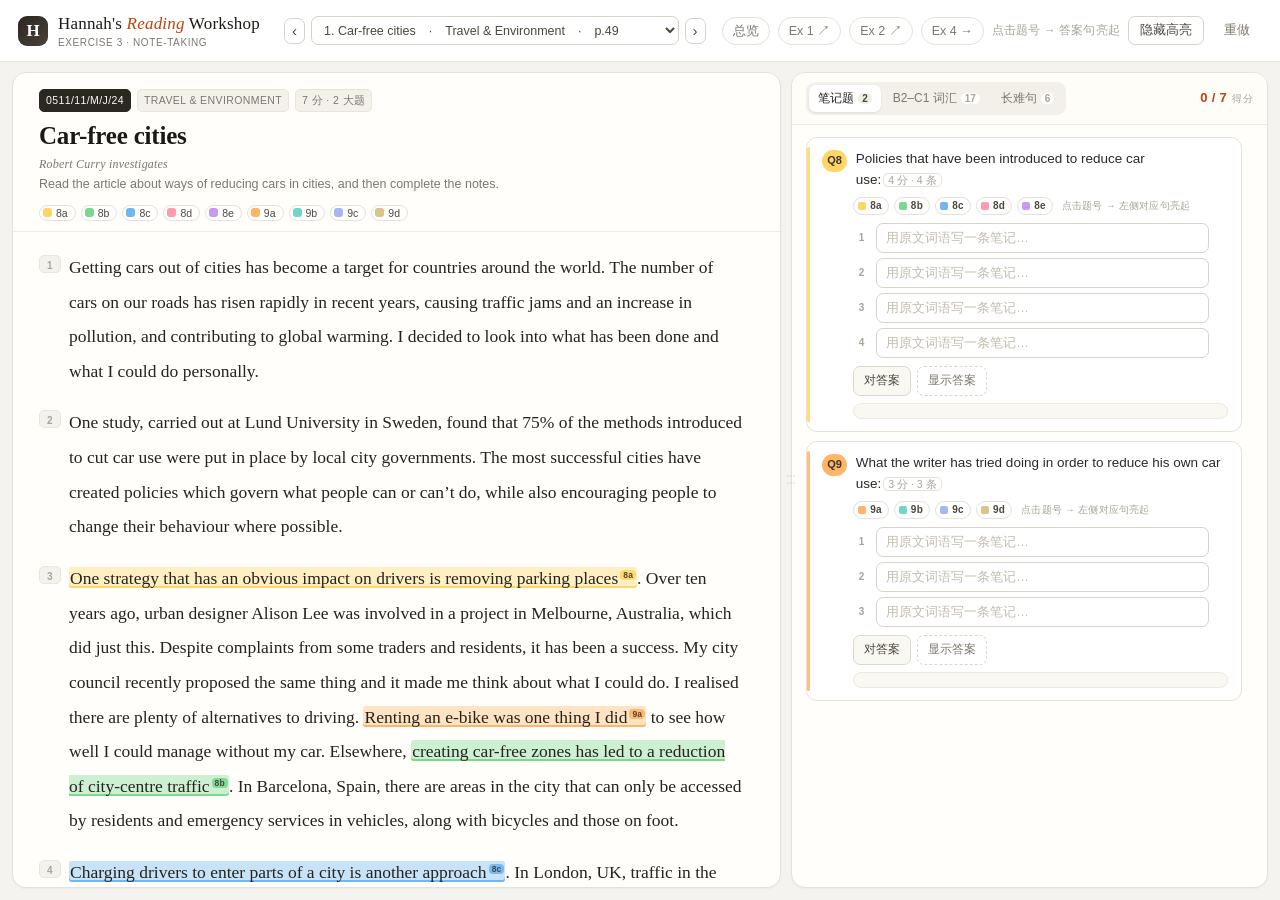
==== ex3/index.html @ 11abee2c "feat: Hannah's Reading Workshop — Exercise 3 & 4 — 19 篇 / 124 分" ====
<!DOCTYPE html>
<html lang="zh-CN">
<head>
<meta charset="UTF-8">
<meta name="viewport" content="width=device-width, initial-scale=1.0">
<title>Hannah's Reading Workshop · Exercise 3 Note-taking</title>
<meta name="description" content="Cambridge IGCSE ESL 0511 Reading Exercise 3 Note-taking 真题精讲：原文逐句、笔记题答案句彩色高亮、B2–C1 词汇（含 IPA 与发音）与长难句拆解。">
<link rel="icon" href="data:image/svg+xml,%3Csvg xmlns='http://www.w3.org/2000/svg' viewBox='0 0 32 32'%3E%3Crect width='32' height='32' rx='8' fill='%232b2721'/%3E%3Ctext x='16' y='23' font-family='Georgia,serif' font-size='19' fill='%23fff' text-anchor='middle'%3EH%3C/text%3E%3C/svg%3E">
<link rel="stylesheet" href="../assets/style.css">
</head>
<body>

<!-- ============ 顶栏 ============ -->
<header class="hdr">
  <div class="brand">
    <span class="brand-mark">H</span>
    <span class="brand-txt">Hannah's <em>Reading</em> Workshop<span class="brand-sub">Exercise 3 · Note-taking</span></span>
  </div>

  <div class="hdr-mid">
    <button class="navbtn" id="prevP" title="上一篇">‹</button>
    <div class="picker">
      <select id="pSelect" aria-label="选择篇目"></select>
    </div>
    <button class="navbtn" id="nextP" title="下一篇">›</button>
  </div>

  <div class="hdr-right">
    <a class="xlink" href="../index.html" title="全部练习">总览</a>
    <a class="xlink" href="https://cbydh7v78c-prog.github.io/hannahs-reading-workshop/" title="切换到 Exercise 1">Ex 1 ↗</a>
    <a class="xlink" href="https://cbydh7v78c-prog.github.io/hannahs-reading-workshop-ex2/" title="切换到 Exercise 2">Ex 2 ↗</a>
    <a class="xlink" href="../ex4/index.html" title="切换到 Exercise 4">Ex 4 →</a>
    <span class="tip">点击题号 → 答案句亮起</span>
    <button class="btn" id="btnToggle" title="切换答案句高亮">隐藏高亮</button>
    <button class="btn btn-ghost" id="btnReset" title="清空作答">重做</button>
  </div>
</header>

<!-- ============ 主体 ============ -->
<main class="workspace">

  <!-- 左：原文 -->
  <section class="pane pane-a" aria-label="原文">
    <div class="a-head">
      <div class="a-meta">
        <span class="chip chip-dark" id="metaPaper">—</span>
        <span class="chip" id="metaTopic">—</span>
        <span class="chip" id="metaMarks">—</span>
      </div>
      <h1 class="a-title" id="aTitle">—</h1>
      <p class="a-stand" id="aStand"></p>
      <p class="a-intro" id="aIntro"></p>
      <div class="a-tools">
        <span class="legend" id="legend"></span>
      </div>
    </div>
    <div class="a-scroll" id="aScroll">
      <article class="article" id="article"></article>
      <div class="a-end">— 文章结束 —</div>
    </div>
  </section>

  <div class="divider" aria-hidden="true"><span class="grip">⋮⋮</span></div>

  <!-- 右：题目 -->
  <section class="pane pane-b" aria-label="题目与讲解">
    <div class="b-head">
      <div class="tabs" id="tabs" role="tablist">
        <button class="tab is-on" data-tab="q" role="tab">笔记题 <b id="cQ">0</b></button>
        <button class="tab" data-tab="v" role="tab">B2–C1 词汇 <b id="cV">0</b></button>
        <button class="tab" data-tab="s" role="tab">长难句 <b id="cS">0</b></button>
      </div>
      <div class="score">
        <span id="scoreChip">0 / 7</span>
        <span class="score-lbl">得分</span>
      </div>
    </div>
    <div class="b-scroll" id="bScroll">
      <div class="tabbody" id="tabbody"></div>
    </div>
  </section>

</main>

<button class="fab" id="fabQ">跳到题目</button>
<div id="toast"></div>

<script>window.EX = { no: 3, type: 'note', label: 'Exercise 3 · Note-taking' };</script>
<script src="../data/ex3/p01.js"></script>
<script src="../data/ex3/p02.js"></script>
<script src="../data/ex3/p03.js"></script>
<script src="../data/ex3/p04.js"></script>
<script src="../data/ex3/p05.js"></script>
<script src="../data/ex3/p06.js"></script>
<script src="../data/ex3/p07.js"></script>
<script src="../data/ex3/p08.js"></script>
<script src="../data/ex3/p09.js"></script>
<script src="../data/ex3/p10.js"></script>
<script src="../assets/app.js"></script>
</body>
</html>
---- assets/style.css ----
/* ============================================================
   Hannah's Reading Workshop — 样式表
   分栏：左原文（独立滚动）/ 右题目（独立滚动）
   ============================================================ */

/* ---------- 1. 变量 ---------- */
:root{
  --bg:#f4f3ef;
  --paper:#fffefb;
  --ink:#23211d;
  --ink-2:#4c483f;
  --ink-3:#7d786d;
  --ink-4:#a9a49a;
  --line:#e6e2d9;
  --line-2:#d8d3c8;
  --accent:#c2410c;
  --accent-soft:#fff1e8;
  --ok:#16794f;
  --ok-bg:#e8f6ee;
  --warn:#b45309;
  --warn-bg:#fff6e5;
  --radius:14px;
  --hdr-h:62px;
  --font:-apple-system,BlinkMacSystemFont,"PingFang SC","Microsoft YaHei","Segoe UI",Roboto,"Helvetica Neue",Arial,sans-serif;
  --serif:"Iowan Old Style","Palatino Linotype",Palatino,Georgia,"Songti SC","Source Han Serif SC",serif;
}

*{box-sizing:border-box}
html,body{height:100%}
body{
  margin:0;background:var(--bg);color:var(--ink);
  font-family:var(--font);font-size:15px;line-height:1.6;
  -webkit-font-smoothing:antialiased;overflow:hidden;
}
button{font-family:inherit;cursor:pointer}
em{font-style:normal}

/* ---------- 2. 顶栏 ---------- */
.hdr{
  height:var(--hdr-h);display:flex;align-items:center;gap:16px;
  padding:0 18px;background:#fff;border-bottom:1px solid var(--line);
  position:relative;z-index:20;
}
.brand{display:flex;align-items:center;gap:10px;flex-shrink:0}
.brand-mark{
  width:30px;height:30px;border-radius:9px;display:grid;place-items:center;
  background:linear-gradient(140deg,#2b2620,#4a4238);color:#fff;
  font-family:var(--serif);font-size:17px;font-weight:600;
}
.brand-txt{font-family:var(--serif);font-size:17px;letter-spacing:.2px;color:#1d1a16}
.brand-txt em{color:var(--accent);font-style:italic}

.hdr-mid{display:flex;align-items:center;gap:6px;margin-left:8px;min-width:0;flex:1}
.navbtn{
  width:26px;height:26px;border:1px solid var(--line-2);background:#fff;border-radius:7px;
  color:var(--ink-2);font-size:15px;line-height:1;display:grid;place-items:center;padding:0;
}
.navbtn:hover{background:#f7f6f2;border-color:#c9c3b6}
.picker{min-width:0;flex:0 1 460px}
.picker select{
  width:100%;height:29px;border:1px solid var(--line-2);border-radius:7px;background:#fff;
  color:var(--ink-2);font-size:12.5px;padding:0 8px;font-family:inherit;cursor:pointer;
}
.picker select:focus{outline:2px solid #f0d9c9;outline-offset:1px}

.hdr-right{display:flex;align-items:center;gap:8px;flex-shrink:0}
.tip{font-size:11.5px;color:var(--ink-4);letter-spacing:.2px}
.btn{
  height:29px;padding:0 11px;border-radius:7px;border:1px solid #d9d2c6;background:#fff;
  color:var(--ink-2);font-size:12.5px;white-space:nowrap;
}
.btn:hover{background:#f7f5f0;border-color:#c6bfb1}
.btn-ghost{border-color:transparent;background:transparent;color:var(--ink-3)}
.btn-ghost:hover{background:#f1efe9}
.btn.is-off{background:var(--accent-soft);border-color:#f0c9b2;color:#a53c07}

/* ---------- 3. 主布局 ---------- */
.workspace{
  height:calc(100vh - var(--hdr-h));
  display:grid;grid-template-columns:minmax(0,1fr) 10px minmax(0,0.62fr);
  gap:0;padding:10px 12px 12px;
}
.pane{
  background:var(--paper);border:1px solid var(--line);border-radius:var(--radius);
  display:flex;flex-direction:column;overflow:hidden;min-width:0;
  box-shadow:0 1px 2px rgba(40,35,25,.04);
}
.divider{display:grid;place-items:center;color:var(--ink-4);font-size:12px;user-select:none}
.grip{opacity:.35;writing-mode:vertical-rl;letter-spacing:1px}

/* ---------- 4. 左栏 ---------- */
.a-head{padding:16px 26px 10px;border-bottom:1px solid #efece4;flex-shrink:0}
.a-meta{display:flex;gap:6px;flex-wrap:wrap;margin-bottom:8px}
.chip{
  font-size:10.5px;letter-spacing:.4px;text-transform:uppercase;color:var(--ink-3);
  background:#f3f1ea;border:1px solid #e8e4d9;border-radius:5px;padding:2px 6px;white-space:nowrap;
}
.chip-dark{background:#2b2721;border-color:#2b2721;color:#fdfbf6}
.a-title{
  font-family:var(--serif);font-size:25px;line-height:1.25;margin:2px 0 4px;
  letter-spacing:-.2px;color:#1b1815;
}
.a-intro{margin:0;font-size:12.5px;color:var(--ink-3);line-height:1.65}
.a-tools{margin-top:10px;display:flex;align-items:center;gap:6px;flex-wrap:wrap}
.legend{display:flex;gap:5px;flex-wrap:wrap}
.lg{
  display:inline-flex;align-items:center;gap:4px;font-size:10.5px;color:var(--ink-2);
  border:1px solid var(--line);border-radius:20px;padding:1px 7px 1px 3px;background:#fff;
}
.lg i{width:9px;height:9px;border-radius:3px;display:block}
.lg:hover{border-color:#c9c3b6;background:#faf9f5}
.lg.is-on{border-color:#b9b2a4;box-shadow:0 0 0 2px #f1eee6}

/* 滚动区：独立滚动条 */
.a-scroll{
  flex:1;overflow-y:scroll;overflow-x:hidden;padding:18px 26px 40px;
  scrollbar-gutter:stable;
}
.a-scroll::-webkit-scrollbar{width:11px}
.a-scroll::-webkit-scrollbar-track{background:#f6f4ee;border-left:1px solid #ece8de}
.a-scroll::-webkit-scrollbar-thumb{
  background:#cfc8b9;border-radius:6px;border:2px solid #f6f4ee;
}
.a-scroll::-webkit-scrollbar-thumb:hover{background:#b3aa98}

.article{font-family:var(--serif);font-size:17.5px;line-height:1.98;color:#26231e}
.para{position:relative;margin:0 0 17px;padding-left:30px}
.para-no{
  position:absolute;left:0;top:5px;font-family:var(--font);font-size:10px;font-weight:600;
  color:var(--ink-4);background:#f4f2ec;border:1px solid #eae6dc;border-radius:5px;
  width:22px;height:18px;display:grid;place-items:center;letter-spacing:.2px;
}
.sent{position:relative}
.a-end{
  text-align:center;font-size:11px;color:var(--ink-4);letter-spacing:2px;
  margin-top:26px;font-family:var(--font);
}

/* 高亮短语 */
.hl{
  position:relative;cursor:pointer;border-radius:3px;padding:1px 1px 0;
  background:var(--bgc);box-shadow:inset 0 -2px 0 var(--line-c);
  transition:background .16s, box-shadow .16s;
}
.hl:hover{background:var(--bgc-2)}
.hl::after{
  content:attr(data-no);
  font-family:var(--font);font-size:8.5px;font-weight:700;letter-spacing:.2px;
  color:#3a352c;background:var(--line-c);
  border-radius:4px;padding:0 3px;margin-left:2px;vertical-align:6px;
  opacity:.9;
}
.a-scroll.no-hl .hl{background:transparent;box-shadow:none}
.a-scroll.no-hl .hl::after{display:none}
.a-scroll.is-focus .hl{background:var(--bgc-dim,rgba(160,155,145,.10));box-shadow:none}
.a-scroll.is-focus .hl::after{display:none}
.a-scroll.is-focus .hl.on::after{display:inline;opacity:1}
.a-scroll.is-focus .hl.on{background:var(--bgc-focus);box-shadow:inset 0 -2px 0 var(--line-c)}
.a-scroll.is-focus .hl.on::after{opacity:1}
.hl.flash{animation:flash 1.1s ease}
@keyframes flash{0%,100%{filter:none}35%{filter:brightness(.93) saturate(1.3)}}

/* ---------- 5. 右栏 ---------- */
.b-head{
  display:flex;align-items:center;justify-content:space-between;gap:10px;
  padding:9px 14px;border-bottom:1px solid #efece4;flex-shrink:0;background:#fffdf8;
}
.tabs{display:flex;gap:3px;background:#f2f0e9;padding:3px;border-radius:9px}
.tab{
  border:0;background:transparent;border-radius:7px;padding:5px 9px;font-size:12px;
  color:var(--ink-3);display:flex;align-items:center;gap:4px;white-space:nowrap;
}
.tab b{font-size:10px;font-weight:600;color:var(--ink-4);background:#fff;border-radius:9px;padding:0 4px}
.tab.is-on{background:#fff;color:var(--ink);box-shadow:0 1px 2px rgba(40,35,25,.09)}
.tab.is-on b{background:#f1eee6;color:var(--ink-2)}
.score{display:flex;align-items:baseline;gap:5px;flex-shrink:0}
#scoreChip{font-size:13px;font-weight:650;color:var(--accent);letter-spacing:.3px}
.score-lbl{font-size:10px;color:var(--ink-4);letter-spacing:.5px}

.b-scroll{flex:1;overflow-y:scroll;overflow-x:hidden;scrollbar-gutter:stable}
.b-scroll::-webkit-scrollbar{width:11px}
.b-scroll::-webkit-scrollbar-track{background:#f6f4ee;border-left:1px solid #ece8de}
.b-scroll::-webkit-scrollbar-thumb{background:#cfc8b9;border-radius:6px;border:2px solid #f6f4ee}
.b-scroll::-webkit-scrollbar-thumb:hover{background:#b3aa98}
.tabbody{padding:12px 14px 50px}

/* 题目卡片 */
.qcard{
  position:relative;background:#fff;border:1px solid var(--line);border-radius:11px;
  padding:11px 13px 12px 15px;margin-bottom:9px;transition:border-color .15s, box-shadow .15s;
  scroll-margin-top:8px;
}
.qcard::before{
  content:"";position:absolute;left:0;top:9px;bottom:9px;width:3px;border-radius:3px;
  background:var(--c);opacity:.85;
}
.qcard:hover{border-color:#d5cec1}
.qcard.is-active{border-color:var(--c);box-shadow:0 0 0 3px color-mix(in srgb,var(--c) 22%,transparent)}
.qhead{display:flex;align-items:flex-start;gap:9px;cursor:pointer}
.qno{
  flex-shrink:0;width:22px;height:22px;border-radius:50%;display:grid;place-items:center;
  font-size:11px;font-weight:700;color:#3a352c;background:var(--c);margin-top:1px;
}
.qstem{font-size:13.5px;line-height:1.55;color:#2d2a24;flex:1}
.qmarks{font-size:10.5px;color:var(--ink-4);border:1px solid var(--line);border-radius:5px;padding:0 4px;margin-left:2px;white-space:nowrap}

.qloc{
  display:flex;gap:5px;align-items:center;font-size:10.5px;color:var(--ink-4);
  margin:6px 0 0 31px;letter-spacing:.2px;
}
.qloc b{color:var(--ink-3);font-weight:600}

/* 作答区 */
.answer{margin:8px 0 0 31px;display:flex;gap:6px}
.answer input{
  flex:1;min-width:0;height:30px;border:1px solid var(--line-2);border-radius:7px;
  padding:0 9px;font-size:12.5px;font-family:var(--font);color:var(--ink);background:#fff;
}
.answer input::placeholder{color:#bdb7a9}
.answer input:focus{outline:none;border-color:#c6bda9;box-shadow:0 0 0 3px #f4f1e9}
.answer .checkbtn{
  height:30px;padding:0 10px;border-radius:7px;border:1px solid #ded7c9;background:#faf8f3;
  font-size:12px;color:var(--ink-2);white-space:nowrap;
}
.answer .checkbtn:hover{background:#f2efe6}
.answer .checkbtn.reveal{background:#fff;border-style:dashed;color:var(--ink-3)}

/* 结果 */
.keyline{
  margin:7px 0 0 31px;font-size:12px;line-height:1.6;color:var(--ink-2);
  background:#faf8f3;border:1px solid #efeae0;border-radius:8px;padding:7px 9px;
}
.keyline.good{background:var(--ok-bg);border-color:#c9e6d5;color:#0f5c3c}
.keyline.bad{background:var(--warn-bg);border-color:#f2dfba;color:#8a4b06}
.keyline .tag{font-weight:700;margin-right:4px}
.keyline .ans{font-weight:650;color:#1f3d2c;background:#fff;border-radius:4px;padding:0 3px}
.keyline.bad .ans{color:#7a3f00}
.checklist{margin:6px 0 0;padding:0;list-style:none;font-size:11.5px;line-height:1.6}
.checklist li{display:flex;gap:5px;padding:1px 0;color:var(--ink-3)}
.checklist li.hit{color:#0f5c3c}
.checklist li.hit::before{content:"✓";font-weight:700}
.checklist li.miss::before{content:"·";opacity:.5}
.checklist li.miss{opacity:.65}

/* 解析 */
.detail{display:none;margin:8px 0 0 31px;border-top:1px dashed #eae5da;padding-top:8px}
.qcard.is-active .detail{display:block}
.drow{display:grid;grid-template-columns:52px 1fr;gap:6px;padding:2px 0;font-size:12px;line-height:1.65}
.dlabel{color:var(--ink-4);font-size:10.5px;letter-spacing:.5px;padding-top:2px}
.dtext{color:var(--ink-2)}
.dtext .quote{
  background:#f6f3ea;border-left:2px solid var(--c);padding:1px 5px;border-radius:0 4px 4px 0;
  font-family:var(--serif);font-size:12.5px;display:inline;
}
.dtext .jump{
  font-size:10.5px;color:var(--accent);border:0;background:none;padding:0 0 0 4px;
  text-decoration:underline;text-underline-offset:2px;
}
.dtags{display:flex;gap:4px;flex-wrap:wrap;margin-top:3px}
.dtag{font-size:10.5px;color:var(--ink-3);background:#f4f1e8;border-radius:4px;padding:0 5px}

/* 词汇卡片 */
.vitem{
  display:flex;gap:9px;padding:9px 10px;border:1px solid var(--line);border-radius:9px;
  margin-bottom:7px;background:#fff;cursor:pointer;transition:border-color .15s,background .15s;
}
.vitem:hover{border-color:#d5cec1;background:#fdfcf8}
.vitem .lv{
  flex-shrink:0;width:26px;height:20px;border-radius:5px;display:grid;place-items:center;
  font-size:9.5px;font-weight:700;letter-spacing:.3px;
}
.lv.B2{background:#e8f1fd;color:#1d5fa8}
.lv.C1{background:#f5e9fb;color:#7b2fa8}
.lv.C2{background:#fdeaea;color:#a02121}
.vbody{flex:1;min-width:0}
.vword{font-size:13.5px;font-weight:650;color:#221f1a;font-family:var(--serif)}
.vword span{font-weight:400;font-size:11px;color:var(--ink-4);margin-left:5px;font-family:var(--font)}
.vcn{font-size:12px;color:var(--ink-2);margin-top:1px}
.vdef{font-size:11.5px;color:var(--ink-3);margin-top:2px;font-family:var(--serif);line-height:1.5}
.vcol{
  font-size:10.5px;color:#8a6b3d;margin-top:3px;background:#fdf8ec;
  border:1px solid #f2e8d2;border-radius:4px;padding:0 5px;display:inline-block;
}
.vsent{
  font-size:11.5px;color:var(--ink-3);margin-top:4px;line-height:1.55;
  border-left:2px solid #eee9dd;padding-left:7px;font-family:var(--serif);
}
.vsent mark{background:#fff3cd;color:inherit;padding:0 1px;border-radius:2px}

/* 长难句 */
.sx{border:1px solid var(--line);border-radius:10px;background:#fff;padding:11px 12px;margin-bottom:9px}
.sx-tags{display:flex;gap:4px;flex-wrap:wrap;margin-bottom:6px}
.sx-tag{font-size:10px;color:#5d5347;background:#f4f0e5;border:1px solid #ebe4d5;border-radius:4px;padding:0 5px}
.sx-en{font-family:var(--serif);font-size:13.5px;line-height:1.75;color:#26231e}
.sx-en b{font-weight:600;border-bottom:2px solid #f0dfa8;background:#fffaf0}
.sx-parts{margin:7px 0 0;padding:0;list-style:none;font-size:11.5px;line-height:1.7}
.sx-parts li{display:flex;gap:7px;padding:1px 0}
.sx-parts .r{color:var(--ink-4);width:64px;flex-shrink:0;font-size:10.5px;letter-spacing:.3px;padding-top:1px}
.sx-main{
  margin-top:6px;font-size:11.5px;line-height:1.6;color:#3d372e;
  background:#f6f3ea;border-radius:6px;padding:5px 8px;
}
.sx-main span,.sx-note span{
  font-size:9.5px;letter-spacing:1px;color:#fff;background:#a89b83;border-radius:3px;
  padding:1px 4px;margin-right:6px;vertical-align:1px;
}
.sx-cn{margin-top:6px;font-size:12px;color:var(--ink-2);background:#faf8f2;border-radius:6px;padding:6px 8px;line-height:1.7}
.sx-note{
  margin-top:6px;font-size:11.5px;line-height:1.65;color:#6b4a1f;
  background:#fdf6e9;border:1px solid #f1e4cb;border-radius:6px;padding:5px 8px;
}
.sx-note span{background:#c08a3e}

.empty{text-align:center;color:var(--ink-4);font-size:12.5px;padding:34px 10px;line-height:1.9}

/* 移动端按钮 */
.fab{
  position:fixed;right:14px;bottom:16px;border:0;border-radius:20px;padding:9px 15px;
  background:#2b2721;color:#fff;font-size:12.5px;box-shadow:0 6px 18px rgba(35,30,22,.28);
  display:none;z-index:30;
}

/* ---------- 6. 响应式 ---------- */
@media (max-width:1080px){
  .workspace{grid-template-columns:minmax(0,1fr) 8px minmax(0,0.75fr)}
  .article{font-size:17px}
  .a-head{padding:14px 20px 9px}
  .a-scroll{padding:16px 20px 40px}
}
@media (max-width:920px){
  body{overflow:auto}
  .hdr{flex-wrap:wrap;height:auto;padding:8px 12px;gap:8px;position:sticky;top:0}
  .brand-txt{font-size:15px}
  .picker{flex:1 1 100%}
  .hdr-right{width:100%;justify-content:flex-start;flex-wrap:wrap}
  .tip{display:none}
  .workspace{display:block;height:auto;padding:8px}
  .pane{height:auto;margin-bottom:10px}
  .divider{display:none}
  .pane-a .a-scroll{max-height:none;overflow:visible}
  .pane-b .b-scroll{max-height:none;overflow:visible}
  .a-head{padding:12px 14px 8px}
  .a-title{font-size:21px}
  .a-scroll{padding:14px 14px 20px}
  .article{font-size:16.5px;line-height:1.92}
  .para{padding-left:0;margin-bottom:15px}
  .para-no{position:static;display:inline-grid;margin-right:7px;vertical-align:2px;width:21px;height:17px}
  .tabbody{padding:10px 10px 40px}
  .qcard{padding:10px 10px 10px 13px}
  .answer,.keyline,.detail,.qloc{margin-left:0}
  .detail{padding-left:0}
  .fab{display:block}
  .b-head{position:sticky;top:0;z-index:5}
}
@media (max-width:520px){
  .brand-txt em{display:none}
  .qstem{font-size:13px}
  .drow{grid-template-columns:1fr;gap:1px}
  .dlabel{padding-top:0}
  .tab{padding:5px 7px;font-size:11.5px}
}

/* ============================================================
   Exercise 2 (Matching) 追加样式
   ============================================================ */

/* 顶栏副标题 */
.brand-sub{
  display:block;font-family:var(--font);font-size:10px;letter-spacing:.06em;
  text-transform:uppercase;color:var(--ink-3);margin-top:-2px;
}

/* 段落块 */
.sec{
  position:relative;margin:0 0 16px;padding:14px 0 2px;
  border-top:1px dashed var(--line-2);
}
.sec:first-of-type{border-top:0;padding-top:2px}
.sec-hd{display:flex;align-items:center;gap:8px;margin:0 0 7px;padding-left:2px}
.sec-key{
  width:23px;height:23px;border-radius:7px;display:grid;place-items:center;flex-shrink:0;
  background:#2b2620;color:#fff;font-family:var(--serif);font-size:13px;font-weight:600;
  letter-spacing:.02em;
}
.sec-name{
  font-family:var(--serif);font-size:14.5px;font-weight:600;color:#3b362e;letter-spacing:.01em;
}
.sec-tag{
  font-size:11px;color:var(--ink-3);background:#f4f1e9;border-radius:999px;
  padding:1px 7px;letter-spacing:.02em;
}
.sec .para{padding-left:0;margin-bottom:0}
.sec .para + .para{margin-top:9px}

/* 选项按钮 */
.answer{flex-wrap:wrap;align-items:center;gap:6px}
.letters{display:flex;gap:4px;margin-right:2px}
.ltn{
  width:29px;height:29px;border-radius:8px;border:1px solid var(--line-2);
  background:#fff;color:var(--ink-2);font-size:13px;font-weight:650;
  display:grid;place-items:center;padding:0;transition:all .13s;
}
.ltn:hover{border-color:#c3bcae;background:#f8f6f0}
.ltn.is-pick{
  background:#2b2620;border-color:#2b2620;color:#fff;
  box-shadow:0 2px 6px rgba(43,38,32,.22);
}

/* 解析里的引用句在段落模式下略窄 */
.sec + .sec{margin-top:12px}

/* 跨练习跳转链接 */
.xlink{
  font-size:12.5px;color:var(--ink-3);text-decoration:none;border:1px solid var(--line);
  border-radius:999px;padding:3px 10px;white-space:nowrap;transition:all .14s;
}
.xlink:hover{color:var(--accent);border-color:#f0cdb8;background:var(--accent-soft)}
@media (max-width:1023px){.xlink{display:none}}

/* ============================================================
   Exercise 3 (Note-taking) / Exercise 4 (Multiple Choice) 追加样式
   ============================================================ */

/* 顶栏副标题（若未定义） */
.brand-sub{
  display:block;font-family:var(--font);font-size:10px;letter-spacing:.06em;
  text-transform:uppercase;color:var(--ink-3);margin-top:-2px;font-weight:400;
}

/* 原文副题（作者 / 栏目） */
.a-stand{
  margin:2px 0 0;font-size:12px;color:var(--ink-3);font-style:italic;
  font-family:var(--serif);letter-spacing:.2px;
}

/* 题卡内的小图例 */
.lg2{
  display:inline-flex;align-items:center;gap:4px;font-size:10px;font-weight:600;
  color:#4c483f;background:#fff;border:1px solid var(--line);border-radius:20px;padding:0 6px 0 4px;
  letter-spacing:.3px;white-space:nowrap;
}
.lg2 i{width:8px;height:8px;border-radius:2px;background:var(--c);display:block}
.qhint{font-size:10px;color:var(--ink-4);margin-left:4px}
.qloc{flex-wrap:wrap}

/* ---- 笔记题 ---- */
.notes{margin:8px 0 0 31px;display:flex;flex-direction:column;gap:5px}
.nrow{display:flex;align-items:center;gap:6px}
.nidx{
  width:17px;flex-shrink:0;text-align:center;font-size:10px;color:var(--ink-4);
  font-weight:600;letter-spacing:.2px;
}
.nin{
  flex:1;min-width:0;height:30px;border:1px solid var(--line-2);border-radius:7px;
  padding:0 9px;font-size:12.5px;font-family:var(--font);color:var(--ink);background:#fff;
  transition:border-color .14s, box-shadow .14s, background .14s;
}
.nin::placeholder{color:#c2bcae}
.nin:focus{outline:none;border-color:#c6bda9;box-shadow:0 0 0 3px #f4f1e9}
.nin.ok{border-color:#a9d8be;background:#f3fbf6}
.nin.no{border-color:#eccfa8;background:#fff9ef}
.nmark{width:13px;font-size:12px;font-weight:700;flex-shrink:0}
.nmark.ok{color:var(--ok)}
.nmark.no{color:#c2740a}
.nrow.is-eg{align-items:flex-start}
.nrow.is-eg .neg{
  flex:1;font-size:12px;color:var(--ink-3);background:#f7f5ee;border:1px dashed var(--line-2);
  border-radius:7px;padding:5px 9px;line-height:1.5;font-family:var(--serif);
}
.nrow.is-eg .nidx{
  background:#eee9dc;border-radius:4px;color:var(--ink-3);height:17px;line-height:17px;
}

/* 可接受答案 */
.chips{display:flex;flex-wrap:wrap;gap:4px;margin-top:2px}
.achip{
  display:inline-flex;align-items:center;gap:4px;font-size:11px;line-height:1.5;
  color:var(--ink-2);background:#faf8f2;border:1px solid #eee9dd;border-radius:6px;padding:2px 6px 2px 3px;
}
.achip b{
  width:17px;height:15px;border-radius:3px;display:grid;place-items:center;
  font-size:9px;font-weight:700;color:#3a352c;flex-shrink:0;
}
.achip i{font-style:normal;color:var(--ink-4);font-size:10px}
.achip.hit{background:#eaf7f0;border-color:#bfe3cf;color:#0f5c3c}
.achip.hit::after{content:"✓";color:var(--ok);font-weight:700;font-size:10px}

/* ---- 选择题 ---- */
.opts{margin:8px 0 0 31px;display:flex;flex-direction:column;gap:5px}
.opt{
  display:flex;align-items:flex-start;gap:8px;text-align:left;width:100%;
  border:1px solid var(--line-2);background:#fff;border-radius:8px;padding:6px 9px;
  font-size:12.5px;line-height:1.55;color:var(--ink-2);font-family:var(--font);
  transition:border-color .13s, background .13s, color .13s;
}
.opt:hover{border-color:#c3bcae;background:#faf9f5}
.opt b{
  flex-shrink:0;width:18px;height:18px;border-radius:50%;display:grid;place-items:center;
  font-size:10.5px;font-weight:700;background:#f1eee6;color:var(--ink-2);margin-top:1px;
}
.opt.is-pick{background:#2b2620;border-color:#2b2620;color:#fff}
.opt.is-pick b{background:#fff;color:#2b2620}

/* ---- 词汇：IPA + 发音 ---- */
.vhead{display:flex;align-items:center;gap:0;flex-wrap:wrap}
.vword{
  font-size:14px;font-weight:650;color:#221f1a;font-family:var(--serif);
  background:none;border:0;padding:0;text-align:left;border-bottom:1px dotted #cfc7b6;
  line-height:1.35;
}
.vword:hover{color:var(--accent);border-bottom-color:#e8c3ad}
.ipa{
  font-family:"Charis SIL","Doulos SIL","Gentium Plus","Lucida Sans Unicode","Segoe UI",serif;
  font-size:11.5px;color:#8a6231;margin-left:7px;letter-spacing:.1px;white-space:nowrap;
}
.say{
  margin-left:5px;width:20px;height:20px;border-radius:6px;border:1px solid var(--line);
  background:#fff;color:#8a7f6c;display:grid;place-items:center;padding:0;flex-shrink:0;
  transition:all .14s;
}
.say:hover{color:#2b2620;border-color:#c9c3b6;background:#f8f6f0}
.say:active{transform:scale(.92)}
.vpos{font-size:10.5px;color:var(--ink-4);margin-left:6px}
.vsent{cursor:pointer;transition:background .14s,border-color .14s}
.vsent:hover{background:#fffdf3;border-left-color:#f0d79a}
.sx-top{display:flex;align-items:flex-start;justify-content:space-between;gap:8px}
.sx-jump{
  flex-shrink:0;font-size:10px;color:var(--ink-3);border:1px solid var(--line);
  background:#fff;border-radius:999px;padding:1px 7px;white-space:nowrap;
}
.sx-jump:hover{color:var(--accent);border-color:#f0cdb8;background:var(--accent-soft)}

/* ---- 定位聚光（highlighter） ---- */
mark.spot{
  background:linear-gradient(180deg,rgba(255,214,102,0) 18%,rgba(255,196,64,.62) 18%,rgba(255,196,64,.62) 96%,rgba(255,214,102,0) 96%);
  color:inherit;padding:0 1px;border-radius:2px;box-decoration-break:clone;
  box-shadow:0 0 0 2px rgba(255,196,64,.32);animation:spotIn .28s ease;
}
@keyframes spotIn{from{background-color:rgba(255,196,64,.9)}to{background-color:transparent}}
.sent.is-loc{
  background:linear-gradient(180deg,transparent 52%,rgba(255,205,80,.46) 52%,rgba(255,205,80,.46) 96%,transparent 96%);
  border-radius:2px;
}

/* ---- 轻提示 ---- */
#toast{
  position:fixed;left:50%;bottom:26px;transform:translate(-50%,10px);
  background:#2b2620;color:#fff;font-size:12px;padding:7px 14px;border-radius:20px;
  opacity:0;pointer-events:none;transition:opacity .2s,transform .2s;z-index:60;
  box-shadow:0 8px 22px rgba(35,30,22,.3);
}
#toast.on{opacity:1;transform:translate(-50%,0)}

@media (max-width:920px){
  .notes,.opts{margin-left:0}
  .nin{height:34px}
}

/* 两位数题号（10–15）用胶囊形，避免挤在圆形徽标里 */
.qno{
  width:auto;min-width:22px;padding:0 5px;border-radius:11px;
  font-variant-numeric:tabular-nums;
}

/* 笔记题：可接受答案区占满整行，避免被 52px 标签列挤压 */
.qcard.note .drow{grid-template-columns:1fr;gap:1px}
.qcard.note .dlabel{padding-top:0;margin-bottom:1px}
.qcard.note .dtext{font-size:11.8px}
.achip{max-width:100%}
.achip b{flex-shrink:0}
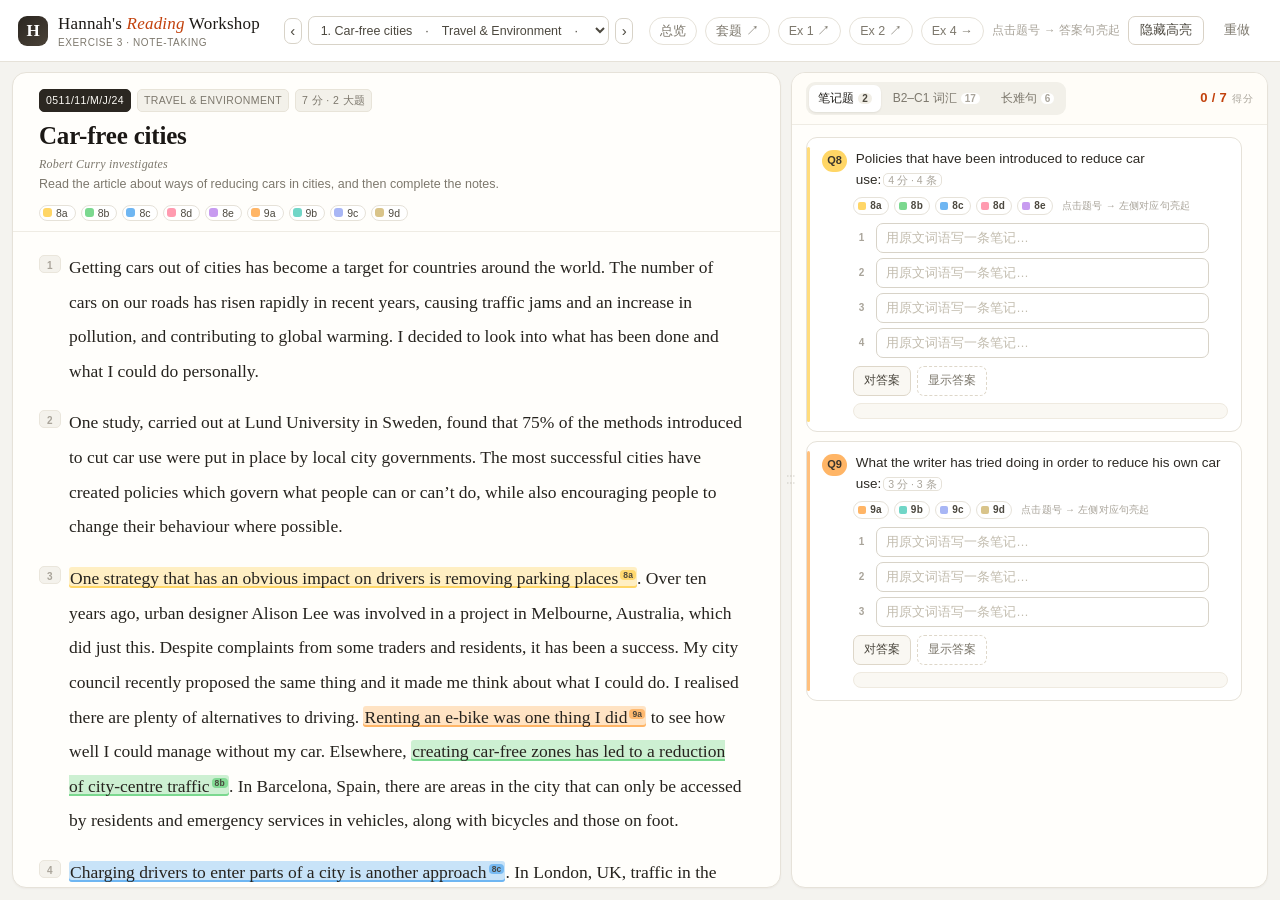
==== commit b0ed5cef: "feat: Hannah's Reading Workshop — Exercise 3 & 4 — 19 篇 / 124 分" ====
--- a/ex3/index.html
+++ b/ex3/index.html
@@ -1,101 +1,102 @@
-<!DOCTYPE html>
-<html lang="zh-CN">
-<head>
-<meta charset="UTF-8">
-<meta name="viewport" content="width=device-width, initial-scale=1.0">
-<title>Hannah's Reading Workshop · Exercise 3 Note-taking</title>
-<meta name="description" content="Cambridge IGCSE ESL 0511 Reading Exercise 3 Note-taking 真题精讲：原文逐句、笔记题答案句彩色高亮、B2–C1 词汇（含 IPA 与发音）与长难句拆解。">
-<link rel="icon" href="data:image/svg+xml,%3Csvg xmlns='http://www.w3.org/2000/svg' viewBox='0 0 32 32'%3E%3Crect width='32' height='32' rx='8' fill='%232b2721'/%3E%3Ctext x='16' y='23' font-family='Georgia,serif' font-size='19' fill='%23fff' text-anchor='middle'%3EH%3C/text%3E%3C/svg%3E">
-<link rel="stylesheet" href="../assets/style.css">
-</head>
-<body>
-
-<!-- ============ 顶栏 ============ -->
-<header class="hdr">
-  <div class="brand">
-    <span class="brand-mark">H</span>
-    <span class="brand-txt">Hannah's <em>Reading</em> Workshop<span class="brand-sub">Exercise 3 · Note-taking</span></span>
-  </div>
-
-  <div class="hdr-mid">
-    <button class="navbtn" id="prevP" title="上一篇">‹</button>
-    <div class="picker">
-      <select id="pSelect" aria-label="选择篇目"></select>
-    </div>
-    <button class="navbtn" id="nextP" title="下一篇">›</button>
-  </div>
-
-  <div class="hdr-right">
-    <a class="xlink" href="../index.html" title="全部练习">总览</a>
-    <a class="xlink" href="https://cbydh7v78c-prog.github.io/hannahs-reading-workshop/" title="切换到 Exercise 1">Ex 1 ↗</a>
-    <a class="xlink" href="https://cbydh7v78c-prog.github.io/hannahs-reading-workshop-ex2/" title="切换到 Exercise 2">Ex 2 ↗</a>
-    <a class="xlink" href="../ex4/index.html" title="切换到 Exercise 4">Ex 4 →</a>
-    <span class="tip">点击题号 → 答案句亮起</span>
-    <button class="btn" id="btnToggle" title="切换答案句高亮">隐藏高亮</button>
-    <button class="btn btn-ghost" id="btnReset" title="清空作答">重做</button>
-  </div>
-</header>
-
-<!-- ============ 主体 ============ -->
-<main class="workspace">
-
-  <!-- 左：原文 -->
-  <section class="pane pane-a" aria-label="原文">
-    <div class="a-head">
-      <div class="a-meta">
-        <span class="chip chip-dark" id="metaPaper">—</span>
-        <span class="chip" id="metaTopic">—</span>
-        <span class="chip" id="metaMarks">—</span>
-      </div>
-      <h1 class="a-title" id="aTitle">—</h1>
-      <p class="a-stand" id="aStand"></p>
-      <p class="a-intro" id="aIntro"></p>
-      <div class="a-tools">
-        <span class="legend" id="legend"></span>
-      </div>
-    </div>
-    <div class="a-scroll" id="aScroll">
-      <article class="article" id="article"></article>
-      <div class="a-end">— 文章结束 —</div>
-    </div>
-  </section>
-
-  <div class="divider" aria-hidden="true"><span class="grip">⋮⋮</span></div>
-
-  <!-- 右：题目 -->
-  <section class="pane pane-b" aria-label="题目与讲解">
-    <div class="b-head">
-      <div class="tabs" id="tabs" role="tablist">
-        <button class="tab is-on" data-tab="q" role="tab">笔记题 <b id="cQ">0</b></button>
-        <button class="tab" data-tab="v" role="tab">B2–C1 词汇 <b id="cV">0</b></button>
-        <button class="tab" data-tab="s" role="tab">长难句 <b id="cS">0</b></button>
-      </div>
-      <div class="score">
-        <span id="scoreChip">0 / 7</span>
-        <span class="score-lbl">得分</span>
-      </div>
-    </div>
-    <div class="b-scroll" id="bScroll">
-      <div class="tabbody" id="tabbody"></div>
-    </div>
-  </section>
-
-</main>
-
-<button class="fab" id="fabQ">跳到题目</button>
-<div id="toast"></div>
-
-<script>window.EX = { no: 3, type: 'note', label: 'Exercise 3 · Note-taking' };</script>
-<script src="../data/ex3/p01.js"></script>
-<script src="../data/ex3/p02.js"></script>
-<script src="../data/ex3/p03.js"></script>
-<script src="../data/ex3/p04.js"></script>
-<script src="../data/ex3/p05.js"></script>
-<script src="../data/ex3/p06.js"></script>
-<script src="../data/ex3/p07.js"></script>
-<script src="../data/ex3/p08.js"></script>
-<script src="../data/ex3/p09.js"></script>
-<script src="../data/ex3/p10.js"></script>
-<script src="../assets/app.js"></script>
-</body>
-</html>
+<!DOCTYPE html>
+<html lang="zh-CN">
+<head>
+<meta charset="UTF-8">
+<meta name="viewport" content="width=device-width, initial-scale=1.0">
+<title>Hannah's Reading Workshop · Exercise 3 Note-taking</title>
+<meta name="description" content="Cambridge IGCSE ESL 0511 Reading Exercise 3 Note-taking 真题精讲：原文逐句、笔记题答案句彩色高亮、B2–C1 词汇（含 IPA 与发音）与长难句拆解。">
+<link rel="icon" href="data:image/svg+xml,%3Csvg xmlns='http://www.w3.org/2000/svg' viewBox='0 0 32 32'%3E%3Crect width='32' height='32' rx='8' fill='%232b2721'/%3E%3Ctext x='16' y='23' font-family='Georgia,serif' font-size='19' fill='%23fff' text-anchor='middle'%3EH%3C/text%3E%3C/svg%3E">
+<link rel="stylesheet" href="../assets/style.css">
+</head>
+<body>
+
+<!-- ============ 顶栏 ============ -->
+<header class="hdr">
+  <div class="brand">
+    <span class="brand-mark">H</span>
+    <span class="brand-txt">Hannah's <em>Reading</em> Workshop<span class="brand-sub">Exercise 3 · Note-taking</span></span>
+  </div>
+
+  <div class="hdr-mid">
+    <button class="navbtn" id="prevP" title="上一篇">‹</button>
+    <div class="picker">
+      <select id="pSelect" aria-label="选择篇目"></select>
+    </div>
+    <button class="navbtn" id="nextP" title="下一篇">›</button>
+  </div>
+
+  <div class="hdr-right">
+    <a class="xlink" href="../index.html" title="全部练习">总览</a>
+    <a class="xlink" href="https://cbydh7v78c-prog.github.io/hannahs-reading-workshop-practice/" title="17 套完整阅读真题（Ex 1–4）">套题 ↗</a>
+    <a class="xlink" href="https://cbydh7v78c-prog.github.io/hannahs-reading-workshop/" title="切换到 Exercise 1">Ex 1 ↗</a>
+    <a class="xlink" href="https://cbydh7v78c-prog.github.io/hannahs-reading-workshop-ex2/" title="切换到 Exercise 2">Ex 2 ↗</a>
+    <a class="xlink" href="../ex4/index.html" title="切换到 Exercise 4">Ex 4 →</a>
+    <span class="tip">点击题号 → 答案句亮起</span>
+    <button class="btn" id="btnToggle" title="切换答案句高亮">隐藏高亮</button>
+    <button class="btn btn-ghost" id="btnReset" title="清空作答">重做</button>
+  </div>
+</header>
+
+<!-- ============ 主体 ============ -->
+<main class="workspace">
+
+  <!-- 左：原文 -->
+  <section class="pane pane-a" aria-label="原文">
+    <div class="a-head">
+      <div class="a-meta">
+        <span class="chip chip-dark" id="metaPaper">—</span>
+        <span class="chip" id="metaTopic">—</span>
+        <span class="chip" id="metaMarks">—</span>
+      </div>
+      <h1 class="a-title" id="aTitle">—</h1>
+      <p class="a-stand" id="aStand"></p>
+      <p class="a-intro" id="aIntro"></p>
+      <div class="a-tools">
+        <span class="legend" id="legend"></span>
+      </div>
+    </div>
+    <div class="a-scroll" id="aScroll">
+      <article class="article" id="article"></article>
+      <div class="a-end">— 文章结束 —</div>
+    </div>
+  </section>
+
+  <div class="divider" aria-hidden="true"><span class="grip">⋮⋮</span></div>
+
+  <!-- 右：题目 -->
+  <section class="pane pane-b" aria-label="题目与讲解">
+    <div class="b-head">
+      <div class="tabs" id="tabs" role="tablist">
+        <button class="tab is-on" data-tab="q" role="tab">笔记题 <b id="cQ">0</b></button>
+        <button class="tab" data-tab="v" role="tab">B2–C1 词汇 <b id="cV">0</b></button>
+        <button class="tab" data-tab="s" role="tab">长难句 <b id="cS">0</b></button>
+      </div>
+      <div class="score">
+        <span id="scoreChip">0 / 7</span>
+        <span class="score-lbl">得分</span>
+      </div>
+    </div>
+    <div class="b-scroll" id="bScroll">
+      <div class="tabbody" id="tabbody"></div>
+    </div>
+  </section>
+
+</main>
+
+<button class="fab" id="fabQ">跳到题目</button>
+<div id="toast"></div>
+
+<script>window.EX = { no: 3, type: 'note', label: 'Exercise 3 · Note-taking' };</script>
+<script src="../data/ex3/p01.js"></script>
+<script src="../data/ex3/p02.js"></script>
+<script src="../data/ex3/p03.js"></script>
+<script src="../data/ex3/p04.js"></script>
+<script src="../data/ex3/p05.js"></script>
+<script src="../data/ex3/p06.js"></script>
+<script src="../data/ex3/p07.js"></script>
+<script src="../data/ex3/p08.js"></script>
+<script src="../data/ex3/p09.js"></script>
+<script src="../data/ex3/p10.js"></script>
+<script src="../assets/app.js"></script>
+</body>
+</html>
